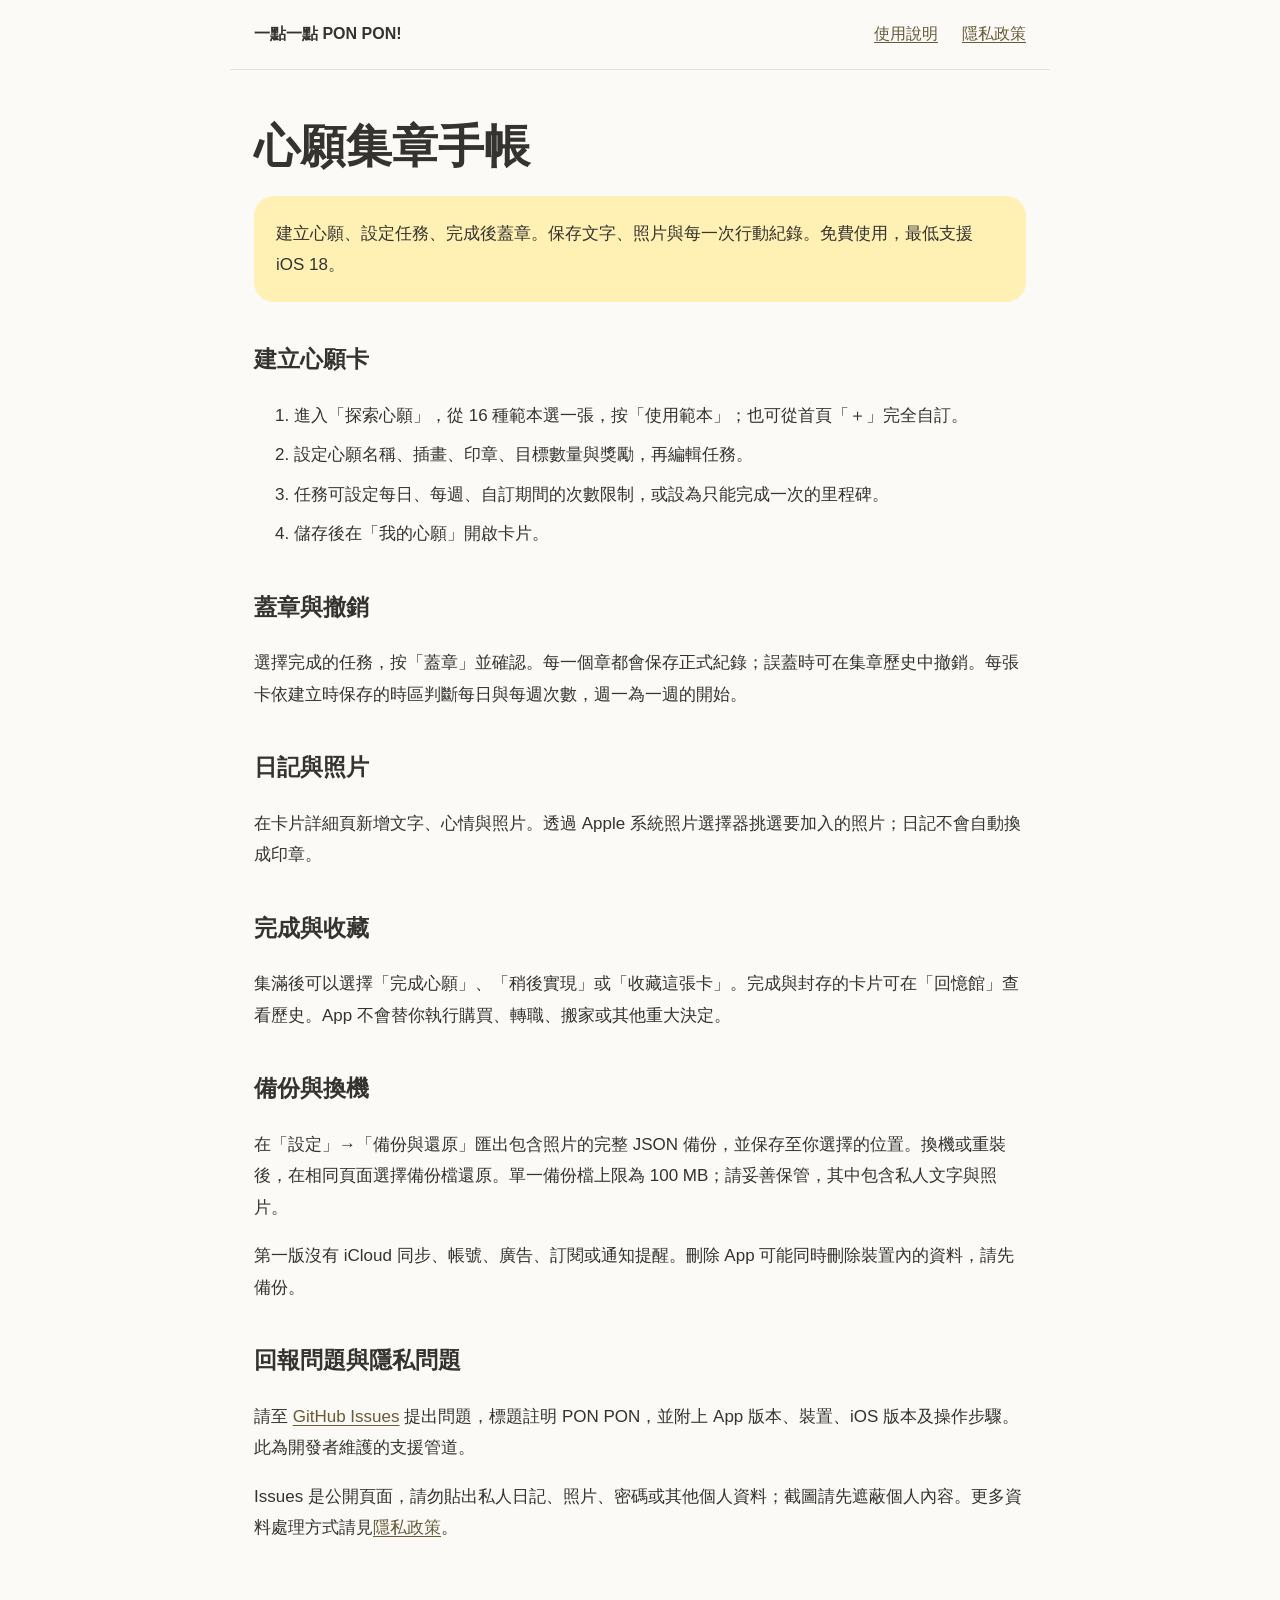
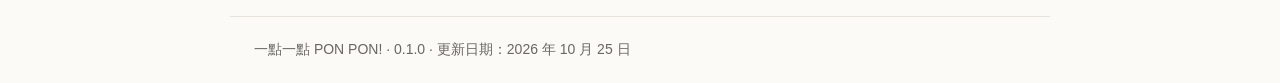
==== ponpon/index.html @ 5bb29f66 "Add PON PON support and privacy pages" ====
<!doctype html>
<html lang="zh-Hant"><head><meta charset="utf-8"><meta name="viewport" content="width=device-width,initial-scale=1"><meta name="description" content="一點一點 PON PON! 心願集章手帳使用說明與支援。"><title>使用說明｜一點一點 PON PON!</title><link rel="stylesheet" href="style.css"></head>
<body><header><a class="brand" href="./">一點一點 PON PON!</a><nav aria-label="網站導覽"><a href="./" aria-current="page">使用說明</a><a href="privacy.html">隱私政策</a></nav></header><main>
<h1>心願集章手帳</h1><p class="intro">建立心願、設定任務、完成後蓋章。保存文字、照片與每一次行動紀錄。免費使用，最低支援 iOS 18。</p>
<h2>建立心願卡</h2><ol><li>進入「探索心願」，從 16 種範本選一張，按「使用範本」；也可從首頁「＋」完全自訂。</li><li>設定心願名稱、插畫、印章、目標數量與獎勵，再編輯任務。</li><li>任務可設定每日、每週、自訂期間的次數限制，或設為只能完成一次的里程碑。</li><li>儲存後在「我的心願」開啟卡片。</li></ol>
<h2>蓋章與撤銷</h2><p>選擇完成的任務，按「蓋章」並確認。每一個章都會保存正式紀錄；誤蓋時可在集章歷史中撤銷。每張卡依建立時保存的時區判斷每日與每週次數，週一為一週的開始。</p>
<h2>日記與照片</h2><p>在卡片詳細頁新增文字、心情與照片。透過 Apple 系統照片選擇器挑選要加入的照片；日記不會自動換成印章。</p>
<h2>完成與收藏</h2><p>集滿後可以選擇「完成心願」、「稍後實現」或「收藏這張卡」。完成與封存的卡片可在「回憶館」查看歷史。App 不會替你執行購買、轉職、搬家或其他重大決定。</p>
<h2>備份與換機</h2><p>在「設定」→「備份與還原」匯出包含照片的完整 JSON 備份，並保存至你選擇的位置。換機或重裝後，在相同頁面選擇備份檔還原。單一備份檔上限為 100 MB；請妥善保管，其中包含私人文字與照片。</p><p>第一版沒有 iCloud 同步、帳號、廣告、訂閱或通知提醒。刪除 App 可能同時刪除裝置內的資料，請先備份。</p>
<h2>回報問題與隱私問題</h2><p>請至 <a href="https://github.com/janmice/eclipse-app-support/issues/new?title=%5BPON%20PON%5D%20">GitHub Issues</a> 提出問題，標題註明 PON PON，並附上 App 版本、裝置、iOS 版本及操作步驟。此為開發者維護的支援管道。</p><p>Issues 是公開頁面，請勿貼出私人日記、照片、密碼或其他個人資料；截圖請先遮蔽個人內容。更多資料處理方式請見<a href="privacy.html">隱私政策</a>。</p>
</main><footer>一點一點 PON PON! · 0.1.0 · 更新日期：2026 年 10 月 25 日</footer></body></html>
---- ponpon/style.css ----
:root{color-scheme:light;font-family:-apple-system,BlinkMacSystemFont,"PingFang TC",sans-serif;background:#fbfaf7;color:#34332f}*{box-sizing:border-box}body{margin:0}header,main,footer{max-width:820px;margin:auto;padding:24px}header{display:flex;flex-wrap:wrap;gap:16px;justify-content:space-between;border-bottom:1px solid #e6e3db}nav{display:flex;gap:24px}a{color:#675b36;text-underline-offset:.2em}a:focus-visible{outline:3px solid #958142;outline-offset:4px}main{padding-top:48px;padding-bottom:56px;line-height:1.85}h1{font-size:clamp(32px,6vw,46px);line-height:1.25;font-weight:650;margin:0 0 20px}h2{font-size:23px;margin-top:36px}p,li{font-size:17px}li{margin:8px 0}.brand{font-weight:700;text-decoration:none;color:#34332f}.intro{padding:22px;background:#fff0b4;border-radius:20px}footer{font-size:14px;color:#69675f;border-top:1px solid #e6e3db}
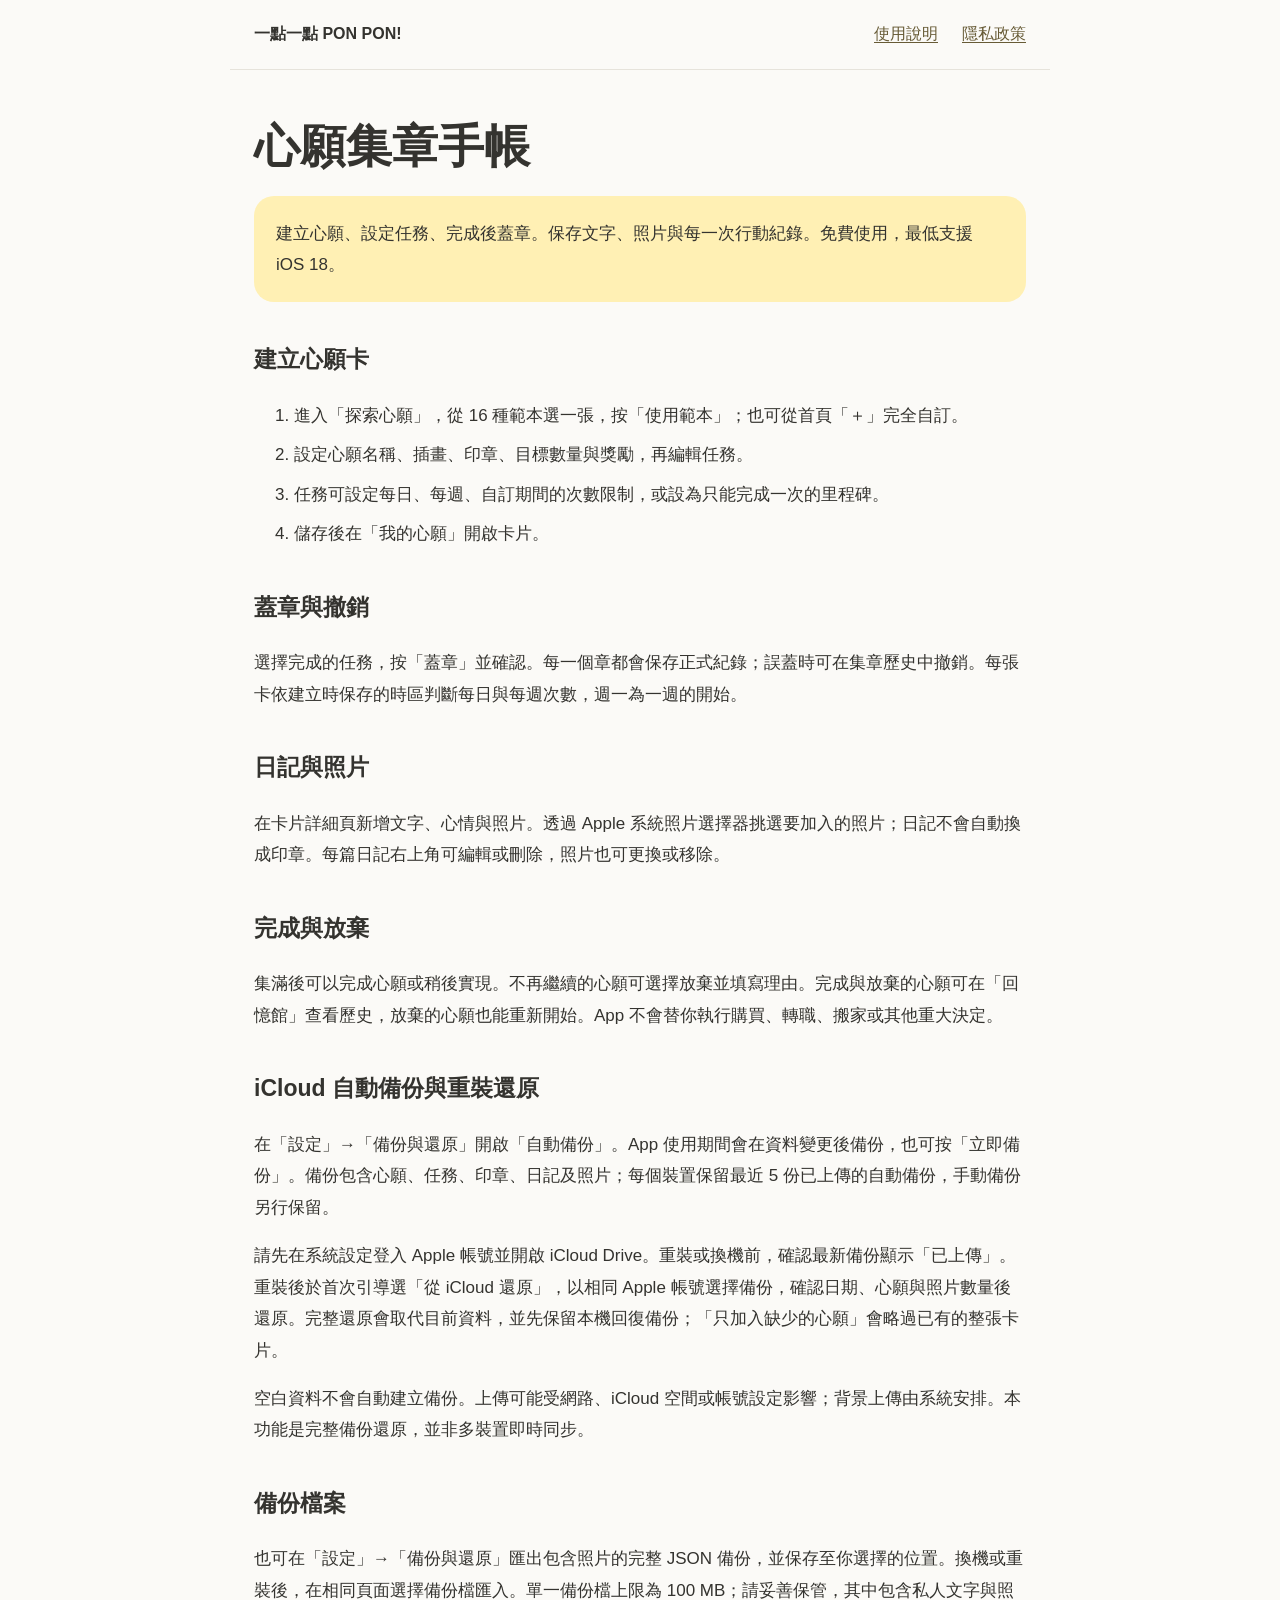
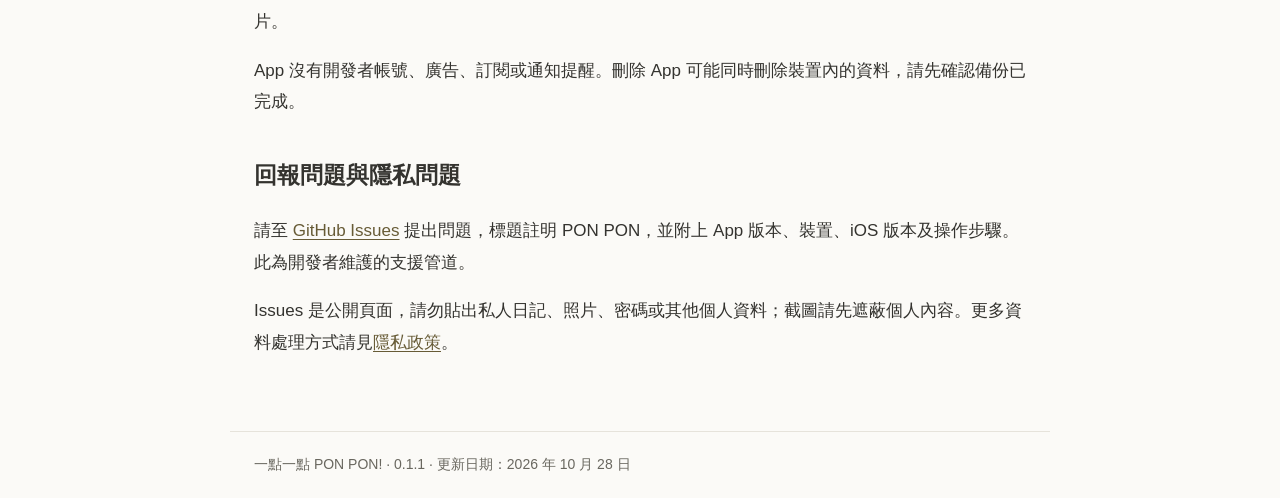
==== commit 294c02e3: "Document PON PON 0.1.1 iCloud backup and restore" ====
--- a/ponpon/index.html
+++ b/ponpon/index.html
@@ -4,8 +4,9 @@
 <h1>心願集章手帳</h1><p class="intro">建立心願、設定任務、完成後蓋章。保存文字、照片與每一次行動紀錄。免費使用，最低支援 iOS 18。</p>
 <h2>建立心願卡</h2><ol><li>進入「探索心願」，從 16 種範本選一張，按「使用範本」；也可從首頁「＋」完全自訂。</li><li>設定心願名稱、插畫、印章、目標數量與獎勵，再編輯任務。</li><li>任務可設定每日、每週、自訂期間的次數限制，或設為只能完成一次的里程碑。</li><li>儲存後在「我的心願」開啟卡片。</li></ol>
 <h2>蓋章與撤銷</h2><p>選擇完成的任務，按「蓋章」並確認。每一個章都會保存正式紀錄；誤蓋時可在集章歷史中撤銷。每張卡依建立時保存的時區判斷每日與每週次數，週一為一週的開始。</p>
-<h2>日記與照片</h2><p>在卡片詳細頁新增文字、心情與照片。透過 Apple 系統照片選擇器挑選要加入的照片；日記不會自動換成印章。</p>
-<h2>完成與收藏</h2><p>集滿後可以選擇「完成心願」、「稍後實現」或「收藏這張卡」。完成與封存的卡片可在「回憶館」查看歷史。App 不會替你執行購買、轉職、搬家或其他重大決定。</p>
-<h2>備份與換機</h2><p>在「設定」→「備份與還原」匯出包含照片的完整 JSON 備份，並保存至你選擇的位置。換機或重裝後，在相同頁面選擇備份檔還原。單一備份檔上限為 100 MB；請妥善保管，其中包含私人文字與照片。</p><p>第一版沒有 iCloud 同步、帳號、廣告、訂閱或通知提醒。刪除 App 可能同時刪除裝置內的資料，請先備份。</p>
+<h2>日記與照片</h2><p>在卡片詳細頁新增文字、心情與照片。透過 Apple 系統照片選擇器挑選要加入的照片；日記不會自動換成印章。每篇日記右上角可編輯或刪除，照片也可更換或移除。</p>
+<h2>完成與放棄</h2><p>集滿後可以完成心願或稍後實現。不再繼續的心願可選擇放棄並填寫理由。完成與放棄的心願可在「回憶館」查看歷史，放棄的心願也能重新開始。App 不會替你執行購買、轉職、搬家或其他重大決定。</p>
+<h2>iCloud 自動備份與重裝還原</h2><p>在「設定」→「備份與還原」開啟「自動備份」。App 使用期間會在資料變更後備份，也可按「立即備份」。備份包含心願、任務、印章、日記及照片；每個裝置保留最近 5 份已上傳的自動備份，手動備份另行保留。</p><p>請先在系統設定登入 Apple 帳號並開啟 iCloud Drive。重裝或換機前，確認最新備份顯示「已上傳」。重裝後於首次引導選「從 iCloud 還原」，以相同 Apple 帳號選擇備份，確認日期、心願與照片數量後還原。完整還原會取代目前資料，並先保留本機回復備份；「只加入缺少的心願」會略過已有的整張卡片。</p><p>空白資料不會自動建立備份。上傳可能受網路、iCloud 空間或帳號設定影響；背景上傳由系統安排。本功能是完整備份還原，並非多裝置即時同步。</p>
+<h2>備份檔案</h2><p>也可在「設定」→「備份與還原」匯出包含照片的完整 JSON 備份，並保存至你選擇的位置。換機或重裝後，在相同頁面選擇備份檔匯入。單一備份檔上限為 100 MB；請妥善保管，其中包含私人文字與照片。</p><p>App 沒有開發者帳號、廣告、訂閱或通知提醒。刪除 App 可能同時刪除裝置內的資料，請先確認備份已完成。</p>
 <h2>回報問題與隱私問題</h2><p>請至 <a href="https://github.com/janmice/eclipse-app-support/issues/new?title=%5BPON%20PON%5D%20">GitHub Issues</a> 提出問題，標題註明 PON PON，並附上 App 版本、裝置、iOS 版本及操作步驟。此為開發者維護的支援管道。</p><p>Issues 是公開頁面，請勿貼出私人日記、照片、密碼或其他個人資料；截圖請先遮蔽個人內容。更多資料處理方式請見<a href="privacy.html">隱私政策</a>。</p>
-</main><footer>一點一點 PON PON! · 0.1.0 · 更新日期：2026 年 10 月 25 日</footer></body></html>
+</main><footer>一點一點 PON PON! · 0.1.1 · 更新日期：2026 年 10 月 28 日</footer></body></html>
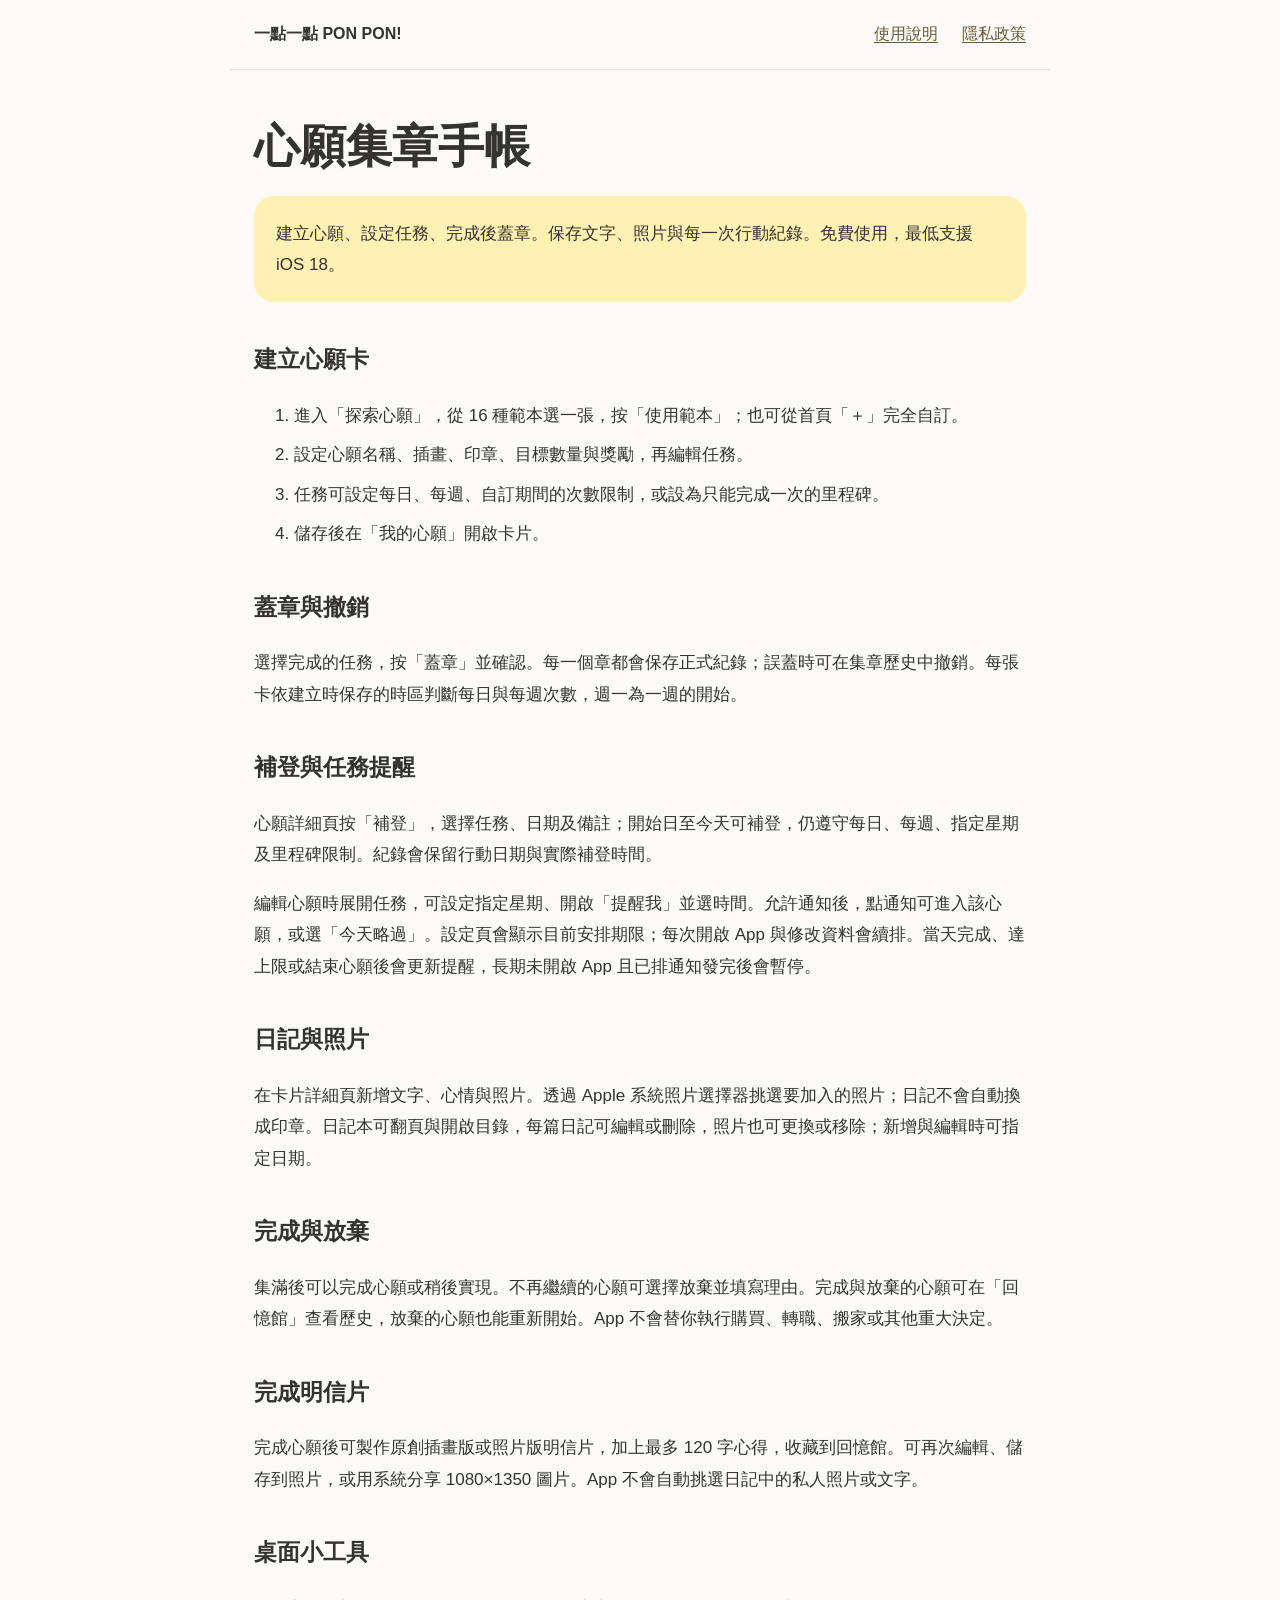
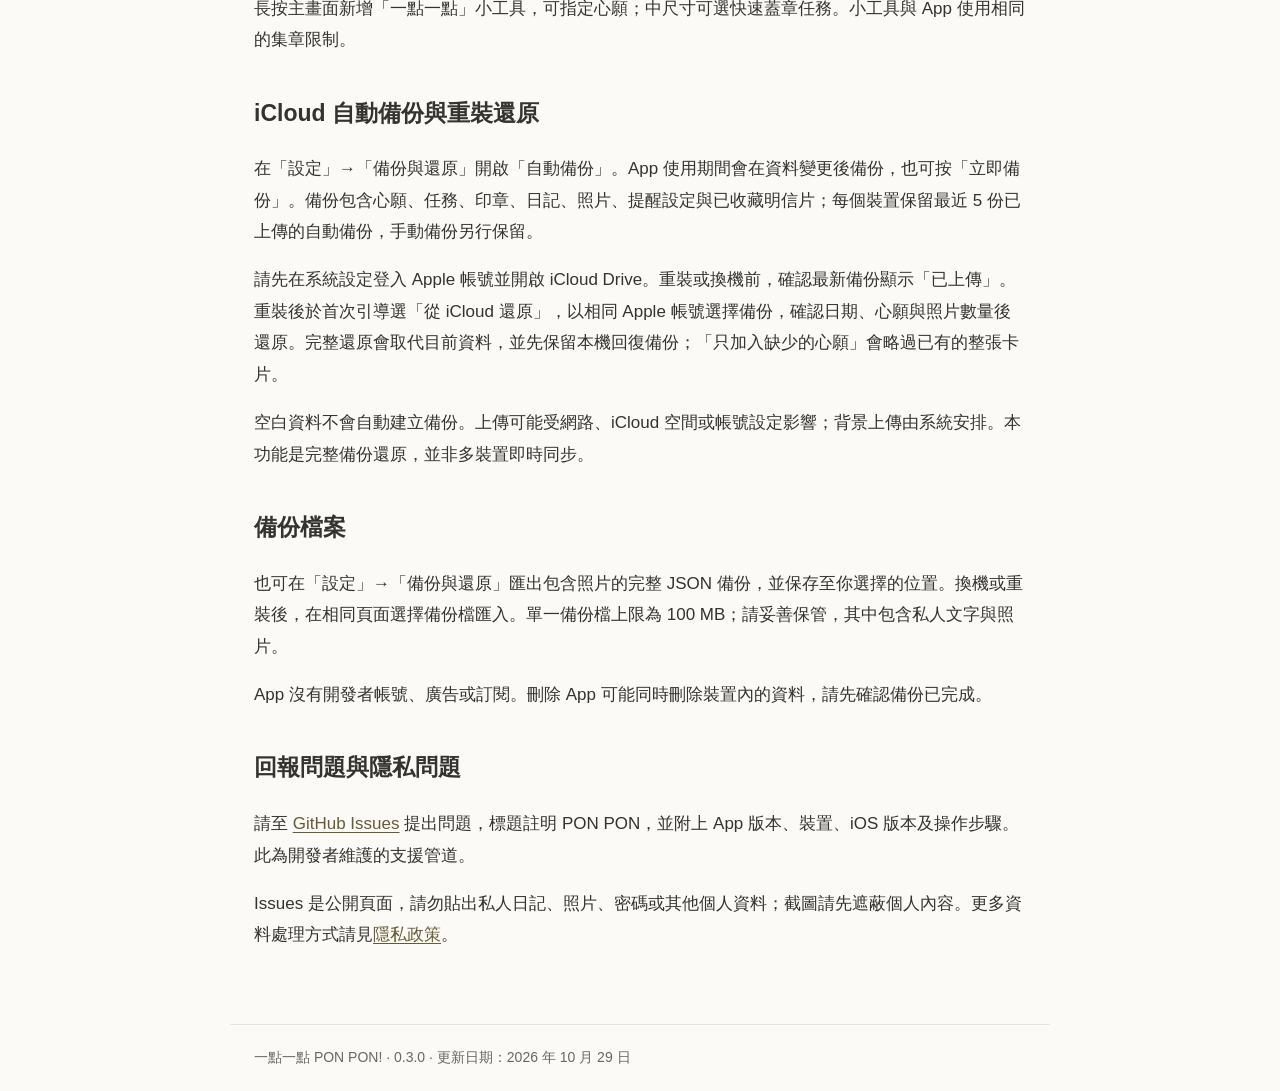
==== commit 9fe30cb4: "Update PON PON help for backfill, reminders, journals and postcards" ====
--- a/ponpon/index.html
+++ b/ponpon/index.html
@@ -4,9 +4,12 @@
 <h1>心願集章手帳</h1><p class="intro">建立心願、設定任務、完成後蓋章。保存文字、照片與每一次行動紀錄。免費使用，最低支援 iOS 18。</p>
 <h2>建立心願卡</h2><ol><li>進入「探索心願」，從 16 種範本選一張，按「使用範本」；也可從首頁「＋」完全自訂。</li><li>設定心願名稱、插畫、印章、目標數量與獎勵，再編輯任務。</li><li>任務可設定每日、每週、自訂期間的次數限制，或設為只能完成一次的里程碑。</li><li>儲存後在「我的心願」開啟卡片。</li></ol>
 <h2>蓋章與撤銷</h2><p>選擇完成的任務，按「蓋章」並確認。每一個章都會保存正式紀錄；誤蓋時可在集章歷史中撤銷。每張卡依建立時保存的時區判斷每日與每週次數，週一為一週的開始。</p>
-<h2>日記與照片</h2><p>在卡片詳細頁新增文字、心情與照片。透過 Apple 系統照片選擇器挑選要加入的照片；日記不會自動換成印章。每篇日記右上角可編輯或刪除，照片也可更換或移除。</p>
+<h2>補登與任務提醒</h2><p>心願詳細頁按「補登」，選擇任務、日期及備註；開始日至今天可補登，仍遵守每日、每週、指定星期及里程碑限制。紀錄會保留行動日期與實際補登時間。</p><p>編輯心願時展開任務，可設定指定星期、開啟「提醒我」並選時間。允許通知後，點通知可進入該心願，或選「今天略過」。設定頁會顯示目前安排期限；每次開啟 App 與修改資料會續排。當天完成、達上限或結束心願後會更新提醒，長期未開啟 App 且已排通知發完後會暫停。</p>
+<h2>日記與照片</h2><p>在卡片詳細頁新增文字、心情與照片。透過 Apple 系統照片選擇器挑選要加入的照片；日記不會自動換成印章。日記本可翻頁與開啟目錄，每篇日記可編輯或刪除，照片也可更換或移除；新增與編輯時可指定日期。</p>
 <h2>完成與放棄</h2><p>集滿後可以完成心願或稍後實現。不再繼續的心願可選擇放棄並填寫理由。完成與放棄的心願可在「回憶館」查看歷史，放棄的心願也能重新開始。App 不會替你執行購買、轉職、搬家或其他重大決定。</p>
-<h2>iCloud 自動備份與重裝還原</h2><p>在「設定」→「備份與還原」開啟「自動備份」。App 使用期間會在資料變更後備份，也可按「立即備份」。備份包含心願、任務、印章、日記及照片；每個裝置保留最近 5 份已上傳的自動備份，手動備份另行保留。</p><p>請先在系統設定登入 Apple 帳號並開啟 iCloud Drive。重裝或換機前，確認最新備份顯示「已上傳」。重裝後於首次引導選「從 iCloud 還原」，以相同 Apple 帳號選擇備份，確認日期、心願與照片數量後還原。完整還原會取代目前資料，並先保留本機回復備份；「只加入缺少的心願」會略過已有的整張卡片。</p><p>空白資料不會自動建立備份。上傳可能受網路、iCloud 空間或帳號設定影響；背景上傳由系統安排。本功能是完整備份還原，並非多裝置即時同步。</p>
-<h2>備份檔案</h2><p>也可在「設定」→「備份與還原」匯出包含照片的完整 JSON 備份，並保存至你選擇的位置。換機或重裝後，在相同頁面選擇備份檔匯入。單一備份檔上限為 100 MB；請妥善保管，其中包含私人文字與照片。</p><p>App 沒有開發者帳號、廣告、訂閱或通知提醒。刪除 App 可能同時刪除裝置內的資料，請先確認備份已完成。</p>
+<h2>完成明信片</h2><p>完成心願後可製作原創插畫版或照片版明信片，加上最多 120 字心得，收藏到回憶館。可再次編輯、儲存到照片，或用系統分享 1080×1350 圖片。App 不會自動挑選日記中的私人照片或文字。</p>
+<h2>桌面小工具</h2><p>長按主畫面新增「一點一點」小工具，可指定心願；中尺寸可選快速蓋章任務。小工具與 App 使用相同的集章限制。</p>
+<h2>iCloud 自動備份與重裝還原</h2><p>在「設定」→「備份與還原」開啟「自動備份」。App 使用期間會在資料變更後備份，也可按「立即備份」。備份包含心願、任務、印章、日記、照片、提醒設定與已收藏明信片；每個裝置保留最近 5 份已上傳的自動備份，手動備份另行保留。</p><p>請先在系統設定登入 Apple 帳號並開啟 iCloud Drive。重裝或換機前，確認最新備份顯示「已上傳」。重裝後於首次引導選「從 iCloud 還原」，以相同 Apple 帳號選擇備份，確認日期、心願與照片數量後還原。完整還原會取代目前資料，並先保留本機回復備份；「只加入缺少的心願」會略過已有的整張卡片。</p><p>空白資料不會自動建立備份。上傳可能受網路、iCloud 空間或帳號設定影響；背景上傳由系統安排。本功能是完整備份還原，並非多裝置即時同步。</p>
+<h2>備份檔案</h2><p>也可在「設定」→「備份與還原」匯出包含照片的完整 JSON 備份，並保存至你選擇的位置。換機或重裝後，在相同頁面選擇備份檔匯入。單一備份檔上限為 100 MB；請妥善保管，其中包含私人文字與照片。</p><p>App 沒有開發者帳號、廣告或訂閱。刪除 App 可能同時刪除裝置內的資料，請先確認備份已完成。</p>
 <h2>回報問題與隱私問題</h2><p>請至 <a href="https://github.com/janmice/eclipse-app-support/issues/new?title=%5BPON%20PON%5D%20">GitHub Issues</a> 提出問題，標題註明 PON PON，並附上 App 版本、裝置、iOS 版本及操作步驟。此為開發者維護的支援管道。</p><p>Issues 是公開頁面，請勿貼出私人日記、照片、密碼或其他個人資料；截圖請先遮蔽個人內容。更多資料處理方式請見<a href="privacy.html">隱私政策</a>。</p>
-</main><footer>一點一點 PON PON! · 0.1.1 · 更新日期：2026 年 10 月 28 日</footer></body></html>
+</main><footer>一點一點 PON PON! · 0.3.0 · 更新日期：2026 年 10 月 29 日</footer></body></html>
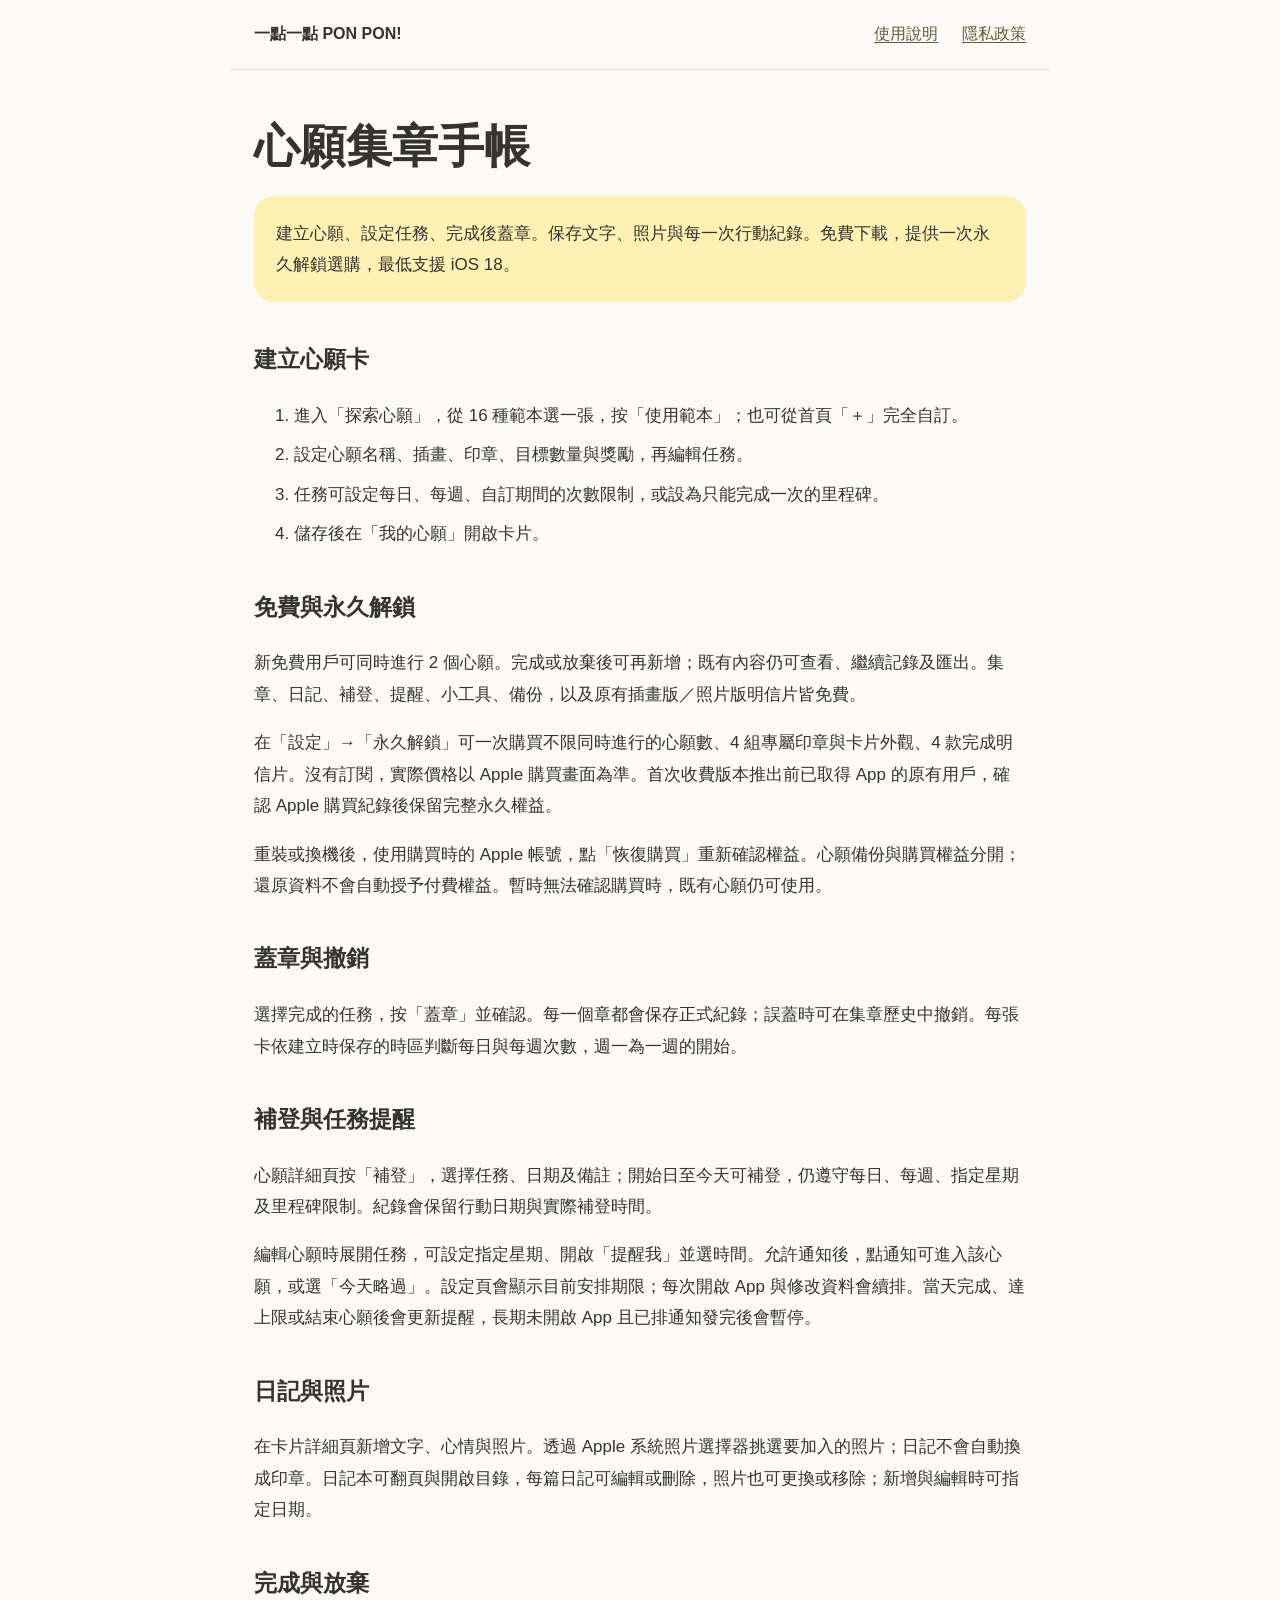
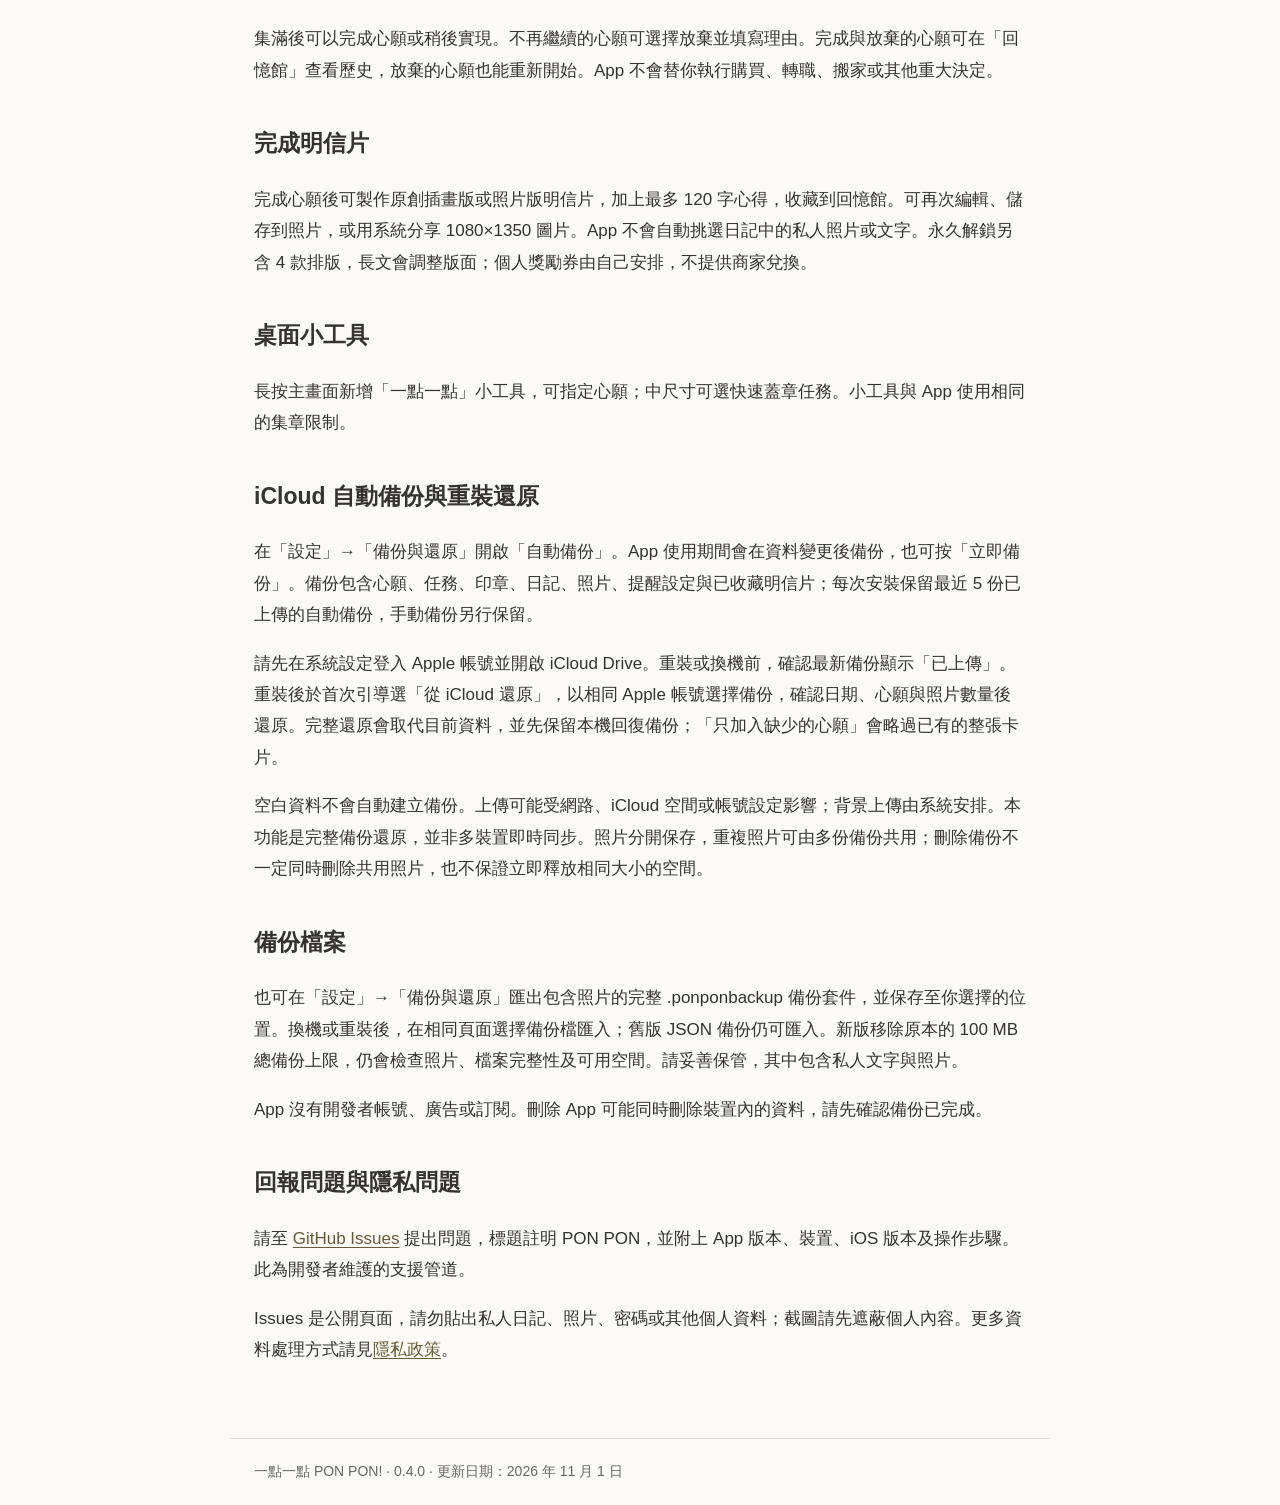
==== commit f9e739d9: "Update PON PON 0.4 support for permanent unlock and backup packages" ====
--- a/ponpon/index.html
+++ b/ponpon/index.html
@@ -1,15 +1,15 @@
 <!doctype html>
 <html lang="zh-Hant"><head><meta charset="utf-8"><meta name="viewport" content="width=device-width,initial-scale=1"><meta name="description" content="一點一點 PON PON! 心願集章手帳使用說明與支援。"><title>使用說明｜一點一點 PON PON!</title><link rel="stylesheet" href="style.css"></head>
 <body><header><a class="brand" href="./">一點一點 PON PON!</a><nav aria-label="網站導覽"><a href="./" aria-current="page">使用說明</a><a href="privacy.html">隱私政策</a></nav></header><main>
-<h1>心願集章手帳</h1><p class="intro">建立心願、設定任務、完成後蓋章。保存文字、照片與每一次行動紀錄。免費使用，最低支援 iOS 18。</p>
+<h1>心願集章手帳</h1><p class="intro">建立心願、設定任務、完成後蓋章。保存文字、照片與每一次行動紀錄。免費下載，提供一次永久解鎖選購，最低支援 iOS 18。</p>
 <h2>建立心願卡</h2><ol><li>進入「探索心願」，從 16 種範本選一張，按「使用範本」；也可從首頁「＋」完全自訂。</li><li>設定心願名稱、插畫、印章、目標數量與獎勵，再編輯任務。</li><li>任務可設定每日、每週、自訂期間的次數限制，或設為只能完成一次的里程碑。</li><li>儲存後在「我的心願」開啟卡片。</li></ol>
-<h2>蓋章與撤銷</h2><p>選擇完成的任務，按「蓋章」並確認。每一個章都會保存正式紀錄；誤蓋時可在集章歷史中撤銷。每張卡依建立時保存的時區判斷每日與每週次數，週一為一週的開始。</p>
+<h2>免費與永久解鎖</h2><p>新免費用戶可同時進行 2 個心願。完成或放棄後可再新增；既有內容仍可查看、繼續記錄及匯出。集章、日記、補登、提醒、小工具、備份，以及原有插畫版／照片版明信片皆免費。</p><p>在「設定」→「永久解鎖」可一次購買不限同時進行的心願數、4 組專屬印章與卡片外觀、4 款完成明信片。沒有訂閱，實際價格以 Apple 購買畫面為準。首次收費版本推出前已取得 App 的原有用戶，確認 Apple 購買紀錄後保留完整永久權益。</p><p>重裝或換機後，使用購買時的 Apple 帳號，點「恢復購買」重新確認權益。心願備份與購買權益分開；還原資料不會自動授予付費權益。暫時無法確認購買時，既有心願仍可使用。</p><h2>蓋章與撤銷</h2><p>選擇完成的任務，按「蓋章」並確認。每一個章都會保存正式紀錄；誤蓋時可在集章歷史中撤銷。每張卡依建立時保存的時區判斷每日與每週次數，週一為一週的開始。</p>
 <h2>補登與任務提醒</h2><p>心願詳細頁按「補登」，選擇任務、日期及備註；開始日至今天可補登，仍遵守每日、每週、指定星期及里程碑限制。紀錄會保留行動日期與實際補登時間。</p><p>編輯心願時展開任務，可設定指定星期、開啟「提醒我」並選時間。允許通知後，點通知可進入該心願，或選「今天略過」。設定頁會顯示目前安排期限；每次開啟 App 與修改資料會續排。當天完成、達上限或結束心願後會更新提醒，長期未開啟 App 且已排通知發完後會暫停。</p>
 <h2>日記與照片</h2><p>在卡片詳細頁新增文字、心情與照片。透過 Apple 系統照片選擇器挑選要加入的照片；日記不會自動換成印章。日記本可翻頁與開啟目錄，每篇日記可編輯或刪除，照片也可更換或移除；新增與編輯時可指定日期。</p>
 <h2>完成與放棄</h2><p>集滿後可以完成心願或稍後實現。不再繼續的心願可選擇放棄並填寫理由。完成與放棄的心願可在「回憶館」查看歷史，放棄的心願也能重新開始。App 不會替你執行購買、轉職、搬家或其他重大決定。</p>
-<h2>完成明信片</h2><p>完成心願後可製作原創插畫版或照片版明信片，加上最多 120 字心得，收藏到回憶館。可再次編輯、儲存到照片，或用系統分享 1080×1350 圖片。App 不會自動挑選日記中的私人照片或文字。</p>
+<h2>完成明信片</h2><p>完成心願後可製作原創插畫版或照片版明信片，加上最多 120 字心得，收藏到回憶館。可再次編輯、儲存到照片，或用系統分享 1080×1350 圖片。App 不會自動挑選日記中的私人照片或文字。永久解鎖另含 4 款排版，長文會調整版面；個人獎勵券由自己安排，不提供商家兌換。</p>
 <h2>桌面小工具</h2><p>長按主畫面新增「一點一點」小工具，可指定心願；中尺寸可選快速蓋章任務。小工具與 App 使用相同的集章限制。</p>
-<h2>iCloud 自動備份與重裝還原</h2><p>在「設定」→「備份與還原」開啟「自動備份」。App 使用期間會在資料變更後備份，也可按「立即備份」。備份包含心願、任務、印章、日記、照片、提醒設定與已收藏明信片；每個裝置保留最近 5 份已上傳的自動備份，手動備份另行保留。</p><p>請先在系統設定登入 Apple 帳號並開啟 iCloud Drive。重裝或換機前，確認最新備份顯示「已上傳」。重裝後於首次引導選「從 iCloud 還原」，以相同 Apple 帳號選擇備份，確認日期、心願與照片數量後還原。完整還原會取代目前資料，並先保留本機回復備份；「只加入缺少的心願」會略過已有的整張卡片。</p><p>空白資料不會自動建立備份。上傳可能受網路、iCloud 空間或帳號設定影響；背景上傳由系統安排。本功能是完整備份還原，並非多裝置即時同步。</p>
-<h2>備份檔案</h2><p>也可在「設定」→「備份與還原」匯出包含照片的完整 JSON 備份，並保存至你選擇的位置。換機或重裝後，在相同頁面選擇備份檔匯入。單一備份檔上限為 100 MB；請妥善保管，其中包含私人文字與照片。</p><p>App 沒有開發者帳號、廣告或訂閱。刪除 App 可能同時刪除裝置內的資料，請先確認備份已完成。</p>
+<h2>iCloud 自動備份與重裝還原</h2><p>在「設定」→「備份與還原」開啟「自動備份」。App 使用期間會在資料變更後備份，也可按「立即備份」。備份包含心願、任務、印章、日記、照片、提醒設定與已收藏明信片；每次安裝保留最近 5 份已上傳的自動備份，手動備份另行保留。</p><p>請先在系統設定登入 Apple 帳號並開啟 iCloud Drive。重裝或換機前，確認最新備份顯示「已上傳」。重裝後於首次引導選「從 iCloud 還原」，以相同 Apple 帳號選擇備份，確認日期、心願與照片數量後還原。完整還原會取代目前資料，並先保留本機回復備份；「只加入缺少的心願」會略過已有的整張卡片。</p><p>空白資料不會自動建立備份。上傳可能受網路、iCloud 空間或帳號設定影響；背景上傳由系統安排。本功能是完整備份還原，並非多裝置即時同步。照片分開保存，重複照片可由多份備份共用；刪除備份不一定同時刪除共用照片，也不保證立即釋放相同大小的空間。</p>
+<h2>備份檔案</h2><p>也可在「設定」→「備份與還原」匯出包含照片的完整 .ponponbackup 備份套件，並保存至你選擇的位置。換機或重裝後，在相同頁面選擇備份檔匯入；舊版 JSON 備份仍可匯入。新版移除原本的 100 MB 總備份上限，仍會檢查照片、檔案完整性及可用空間。請妥善保管，其中包含私人文字與照片。</p><p>App 沒有開發者帳號、廣告或訂閱。刪除 App 可能同時刪除裝置內的資料，請先確認備份已完成。</p>
 <h2>回報問題與隱私問題</h2><p>請至 <a href="https://github.com/janmice/eclipse-app-support/issues/new?title=%5BPON%20PON%5D%20">GitHub Issues</a> 提出問題，標題註明 PON PON，並附上 App 版本、裝置、iOS 版本及操作步驟。此為開發者維護的支援管道。</p><p>Issues 是公開頁面，請勿貼出私人日記、照片、密碼或其他個人資料；截圖請先遮蔽個人內容。更多資料處理方式請見<a href="privacy.html">隱私政策</a>。</p>
-</main><footer>一點一點 PON PON! · 0.3.0 · 更新日期：2026 年 10 月 29 日</footer></body></html>
+</main><footer>一點一點 PON PON! · 0.4.0 · 更新日期：2026 年 11 月 1 日</footer></body></html>
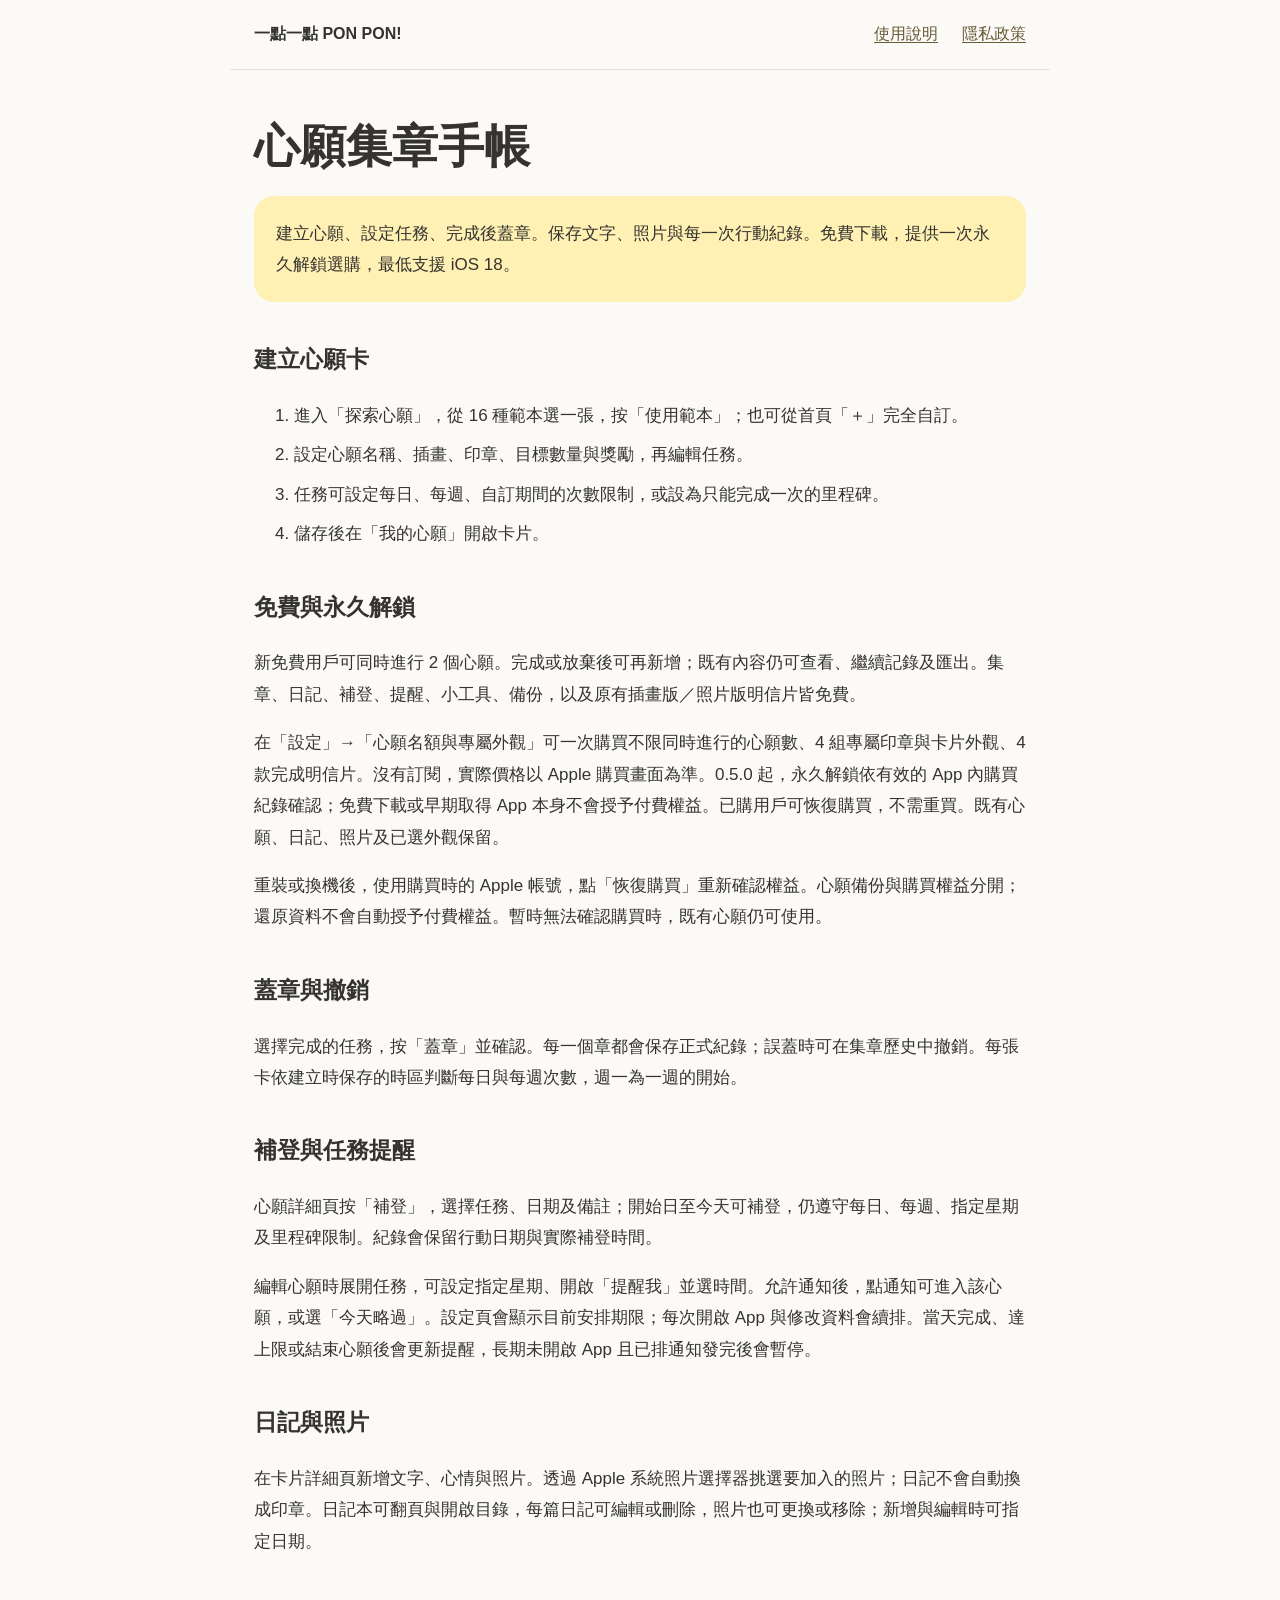
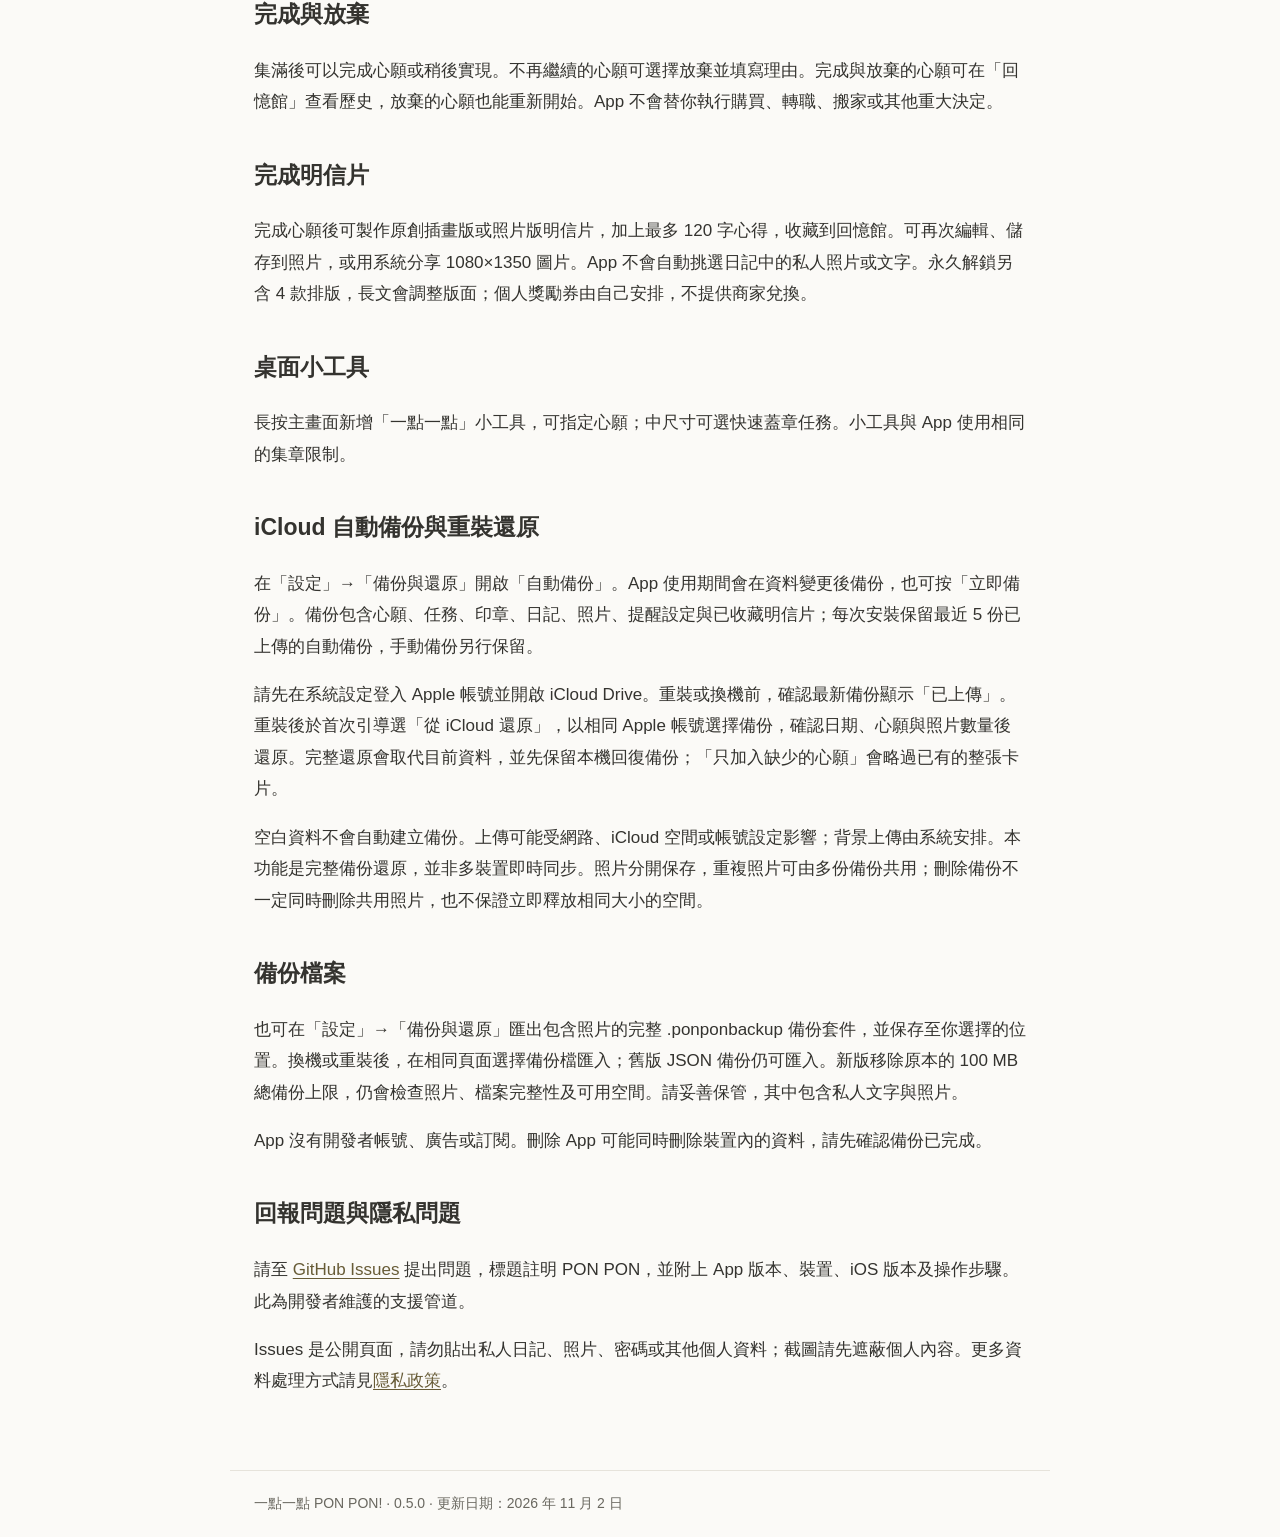
==== commit 8b1c8e4f: "Update PON PON 0.5 purchase policy and support" ====
--- a/ponpon/index.html
+++ b/ponpon/index.html
@@ -3,7 +3,7 @@
 <body><header><a class="brand" href="./">一點一點 PON PON!</a><nav aria-label="網站導覽"><a href="./" aria-current="page">使用說明</a><a href="privacy.html">隱私政策</a></nav></header><main>
 <h1>心願集章手帳</h1><p class="intro">建立心願、設定任務、完成後蓋章。保存文字、照片與每一次行動紀錄。免費下載，提供一次永久解鎖選購，最低支援 iOS 18。</p>
 <h2>建立心願卡</h2><ol><li>進入「探索心願」，從 16 種範本選一張，按「使用範本」；也可從首頁「＋」完全自訂。</li><li>設定心願名稱、插畫、印章、目標數量與獎勵，再編輯任務。</li><li>任務可設定每日、每週、自訂期間的次數限制，或設為只能完成一次的里程碑。</li><li>儲存後在「我的心願」開啟卡片。</li></ol>
-<h2>免費與永久解鎖</h2><p>新免費用戶可同時進行 2 個心願。完成或放棄後可再新增；既有內容仍可查看、繼續記錄及匯出。集章、日記、補登、提醒、小工具、備份，以及原有插畫版／照片版明信片皆免費。</p><p>在「設定」→「永久解鎖」可一次購買不限同時進行的心願數、4 組專屬印章與卡片外觀、4 款完成明信片。沒有訂閱，實際價格以 Apple 購買畫面為準。首次收費版本推出前已取得 App 的原有用戶，確認 Apple 購買紀錄後保留完整永久權益。</p><p>重裝或換機後，使用購買時的 Apple 帳號，點「恢復購買」重新確認權益。心願備份與購買權益分開；還原資料不會自動授予付費權益。暫時無法確認購買時，既有心願仍可使用。</p><h2>蓋章與撤銷</h2><p>選擇完成的任務，按「蓋章」並確認。每一個章都會保存正式紀錄；誤蓋時可在集章歷史中撤銷。每張卡依建立時保存的時區判斷每日與每週次數，週一為一週的開始。</p>
+<h2>免費與永久解鎖</h2><p>新免費用戶可同時進行 2 個心願。完成或放棄後可再新增；既有內容仍可查看、繼續記錄及匯出。集章、日記、補登、提醒、小工具、備份，以及原有插畫版／照片版明信片皆免費。</p><p>在「設定」→「心願名額與專屬外觀」可一次購買不限同時進行的心願數、4 組專屬印章與卡片外觀、4 款完成明信片。沒有訂閱，實際價格以 Apple 購買畫面為準。0.5.0 起，永久解鎖依有效的 App 內購買紀錄確認；免費下載或早期取得 App 本身不會授予付費權益。已購用戶可恢復購買，不需重買。既有心願、日記、照片及已選外觀保留。</p><p>重裝或換機後，使用購買時的 Apple 帳號，點「恢復購買」重新確認權益。心願備份與購買權益分開；還原資料不會自動授予付費權益。暫時無法確認購買時，既有心願仍可使用。</p><h2>蓋章與撤銷</h2><p>選擇完成的任務，按「蓋章」並確認。每一個章都會保存正式紀錄；誤蓋時可在集章歷史中撤銷。每張卡依建立時保存的時區判斷每日與每週次數，週一為一週的開始。</p>
 <h2>補登與任務提醒</h2><p>心願詳細頁按「補登」，選擇任務、日期及備註；開始日至今天可補登，仍遵守每日、每週、指定星期及里程碑限制。紀錄會保留行動日期與實際補登時間。</p><p>編輯心願時展開任務，可設定指定星期、開啟「提醒我」並選時間。允許通知後，點通知可進入該心願，或選「今天略過」。設定頁會顯示目前安排期限；每次開啟 App 與修改資料會續排。當天完成、達上限或結束心願後會更新提醒，長期未開啟 App 且已排通知發完後會暫停。</p>
 <h2>日記與照片</h2><p>在卡片詳細頁新增文字、心情與照片。透過 Apple 系統照片選擇器挑選要加入的照片；日記不會自動換成印章。日記本可翻頁與開啟目錄，每篇日記可編輯或刪除，照片也可更換或移除；新增與編輯時可指定日期。</p>
 <h2>完成與放棄</h2><p>集滿後可以完成心願或稍後實現。不再繼續的心願可選擇放棄並填寫理由。完成與放棄的心願可在「回憶館」查看歷史，放棄的心願也能重新開始。App 不會替你執行購買、轉職、搬家或其他重大決定。</p>
@@ -12,4 +12,4 @@
 <h2>iCloud 自動備份與重裝還原</h2><p>在「設定」→「備份與還原」開啟「自動備份」。App 使用期間會在資料變更後備份，也可按「立即備份」。備份包含心願、任務、印章、日記、照片、提醒設定與已收藏明信片；每次安裝保留最近 5 份已上傳的自動備份，手動備份另行保留。</p><p>請先在系統設定登入 Apple 帳號並開啟 iCloud Drive。重裝或換機前，確認最新備份顯示「已上傳」。重裝後於首次引導選「從 iCloud 還原」，以相同 Apple 帳號選擇備份，確認日期、心願與照片數量後還原。完整還原會取代目前資料，並先保留本機回復備份；「只加入缺少的心願」會略過已有的整張卡片。</p><p>空白資料不會自動建立備份。上傳可能受網路、iCloud 空間或帳號設定影響；背景上傳由系統安排。本功能是完整備份還原，並非多裝置即時同步。照片分開保存，重複照片可由多份備份共用；刪除備份不一定同時刪除共用照片，也不保證立即釋放相同大小的空間。</p>
 <h2>備份檔案</h2><p>也可在「設定」→「備份與還原」匯出包含照片的完整 .ponponbackup 備份套件，並保存至你選擇的位置。換機或重裝後，在相同頁面選擇備份檔匯入；舊版 JSON 備份仍可匯入。新版移除原本的 100 MB 總備份上限，仍會檢查照片、檔案完整性及可用空間。請妥善保管，其中包含私人文字與照片。</p><p>App 沒有開發者帳號、廣告或訂閱。刪除 App 可能同時刪除裝置內的資料，請先確認備份已完成。</p>
 <h2>回報問題與隱私問題</h2><p>請至 <a href="https://github.com/janmice/eclipse-app-support/issues/new?title=%5BPON%20PON%5D%20">GitHub Issues</a> 提出問題，標題註明 PON PON，並附上 App 版本、裝置、iOS 版本及操作步驟。此為開發者維護的支援管道。</p><p>Issues 是公開頁面，請勿貼出私人日記、照片、密碼或其他個人資料；截圖請先遮蔽個人內容。更多資料處理方式請見<a href="privacy.html">隱私政策</a>。</p>
-</main><footer>一點一點 PON PON! · 0.4.0 · 更新日期：2026 年 11 月 1 日</footer></body></html>
+</main><footer>一點一點 PON PON! · 0.5.0 · 更新日期：2026 年 11 月 2 日</footer></body></html>
